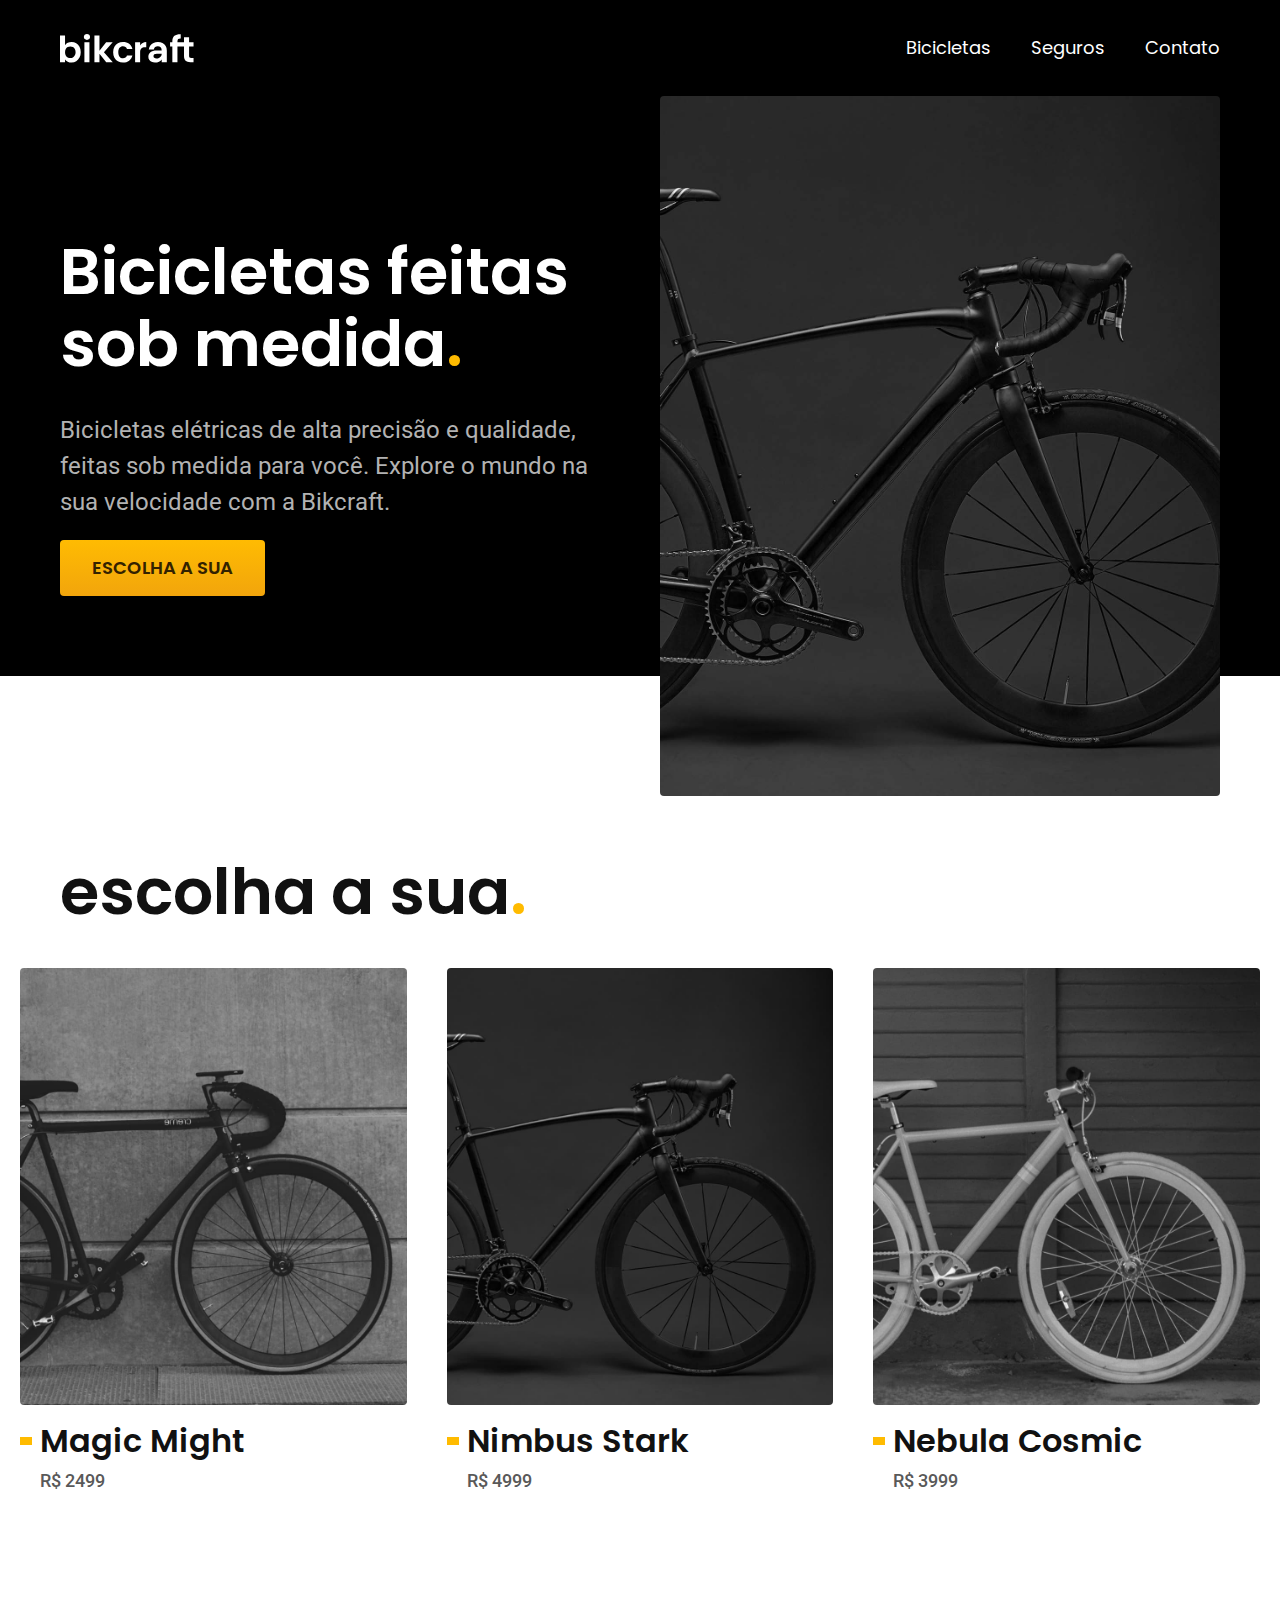
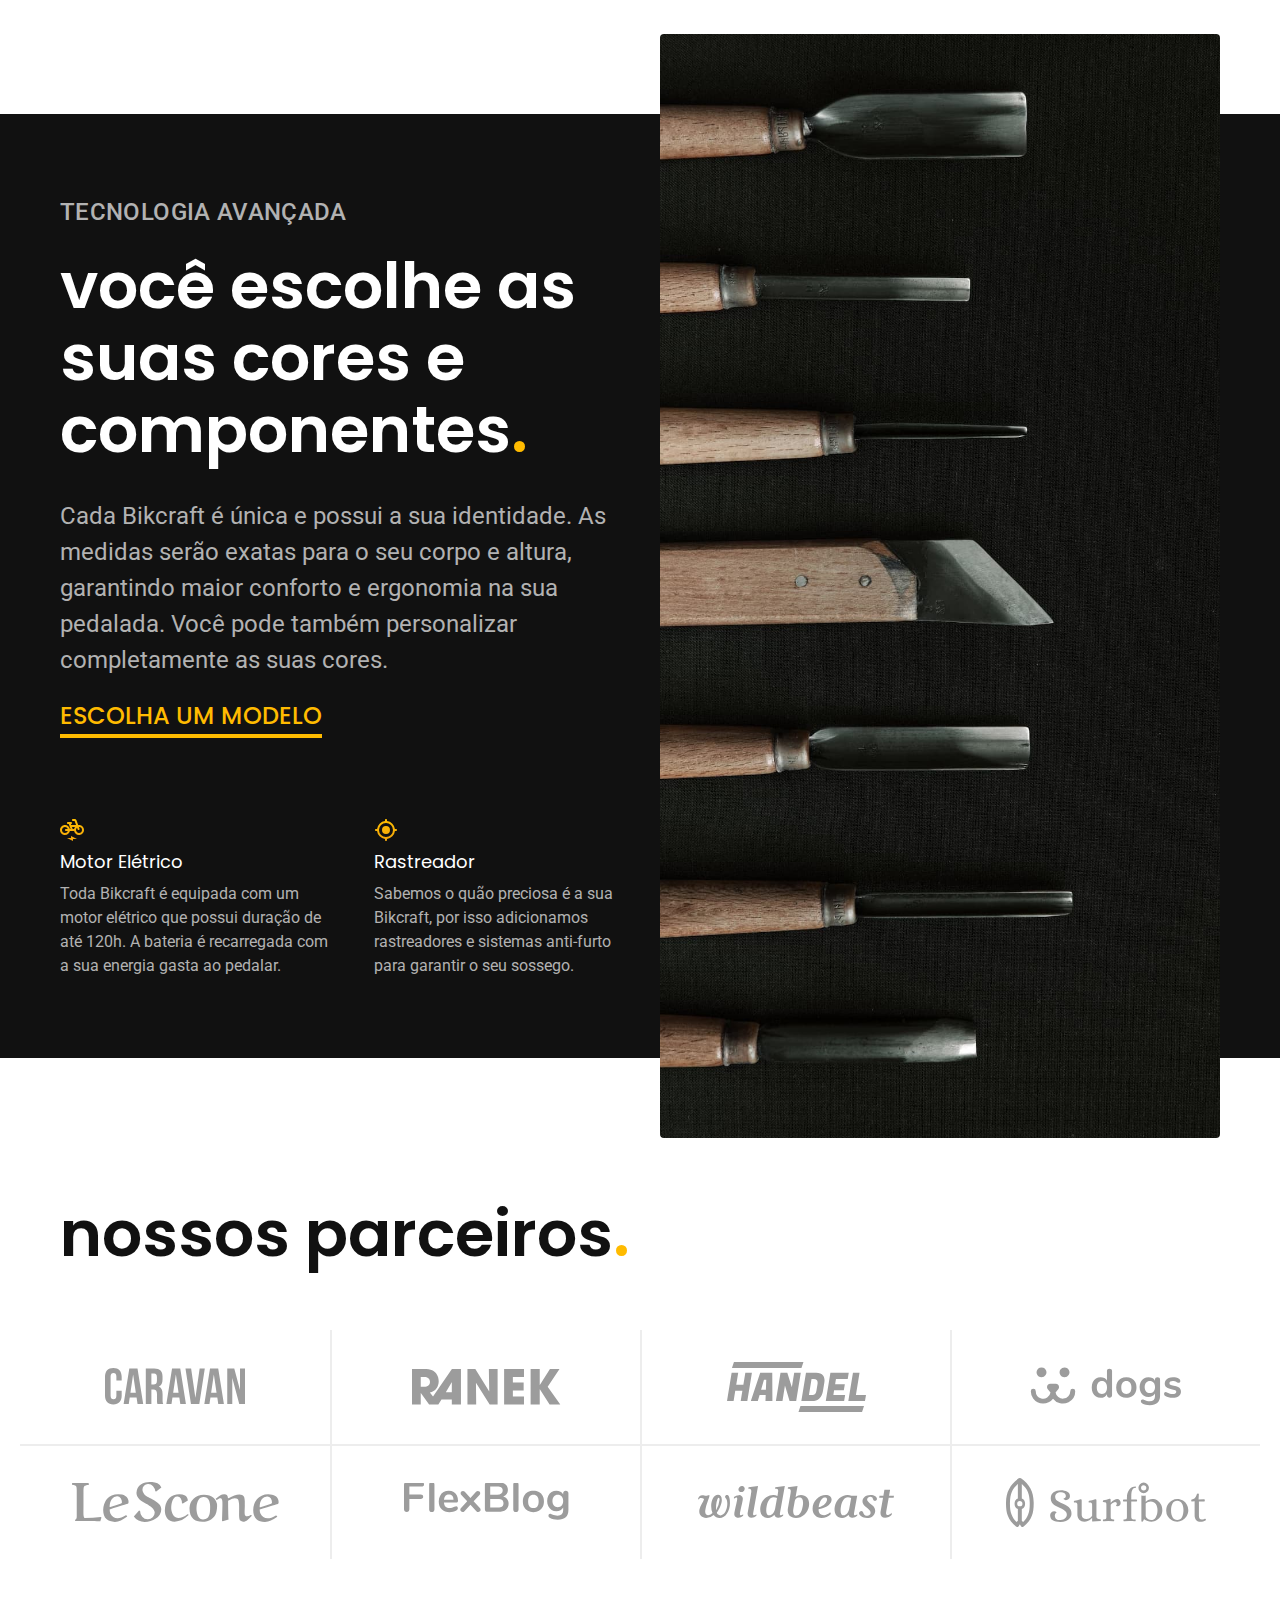
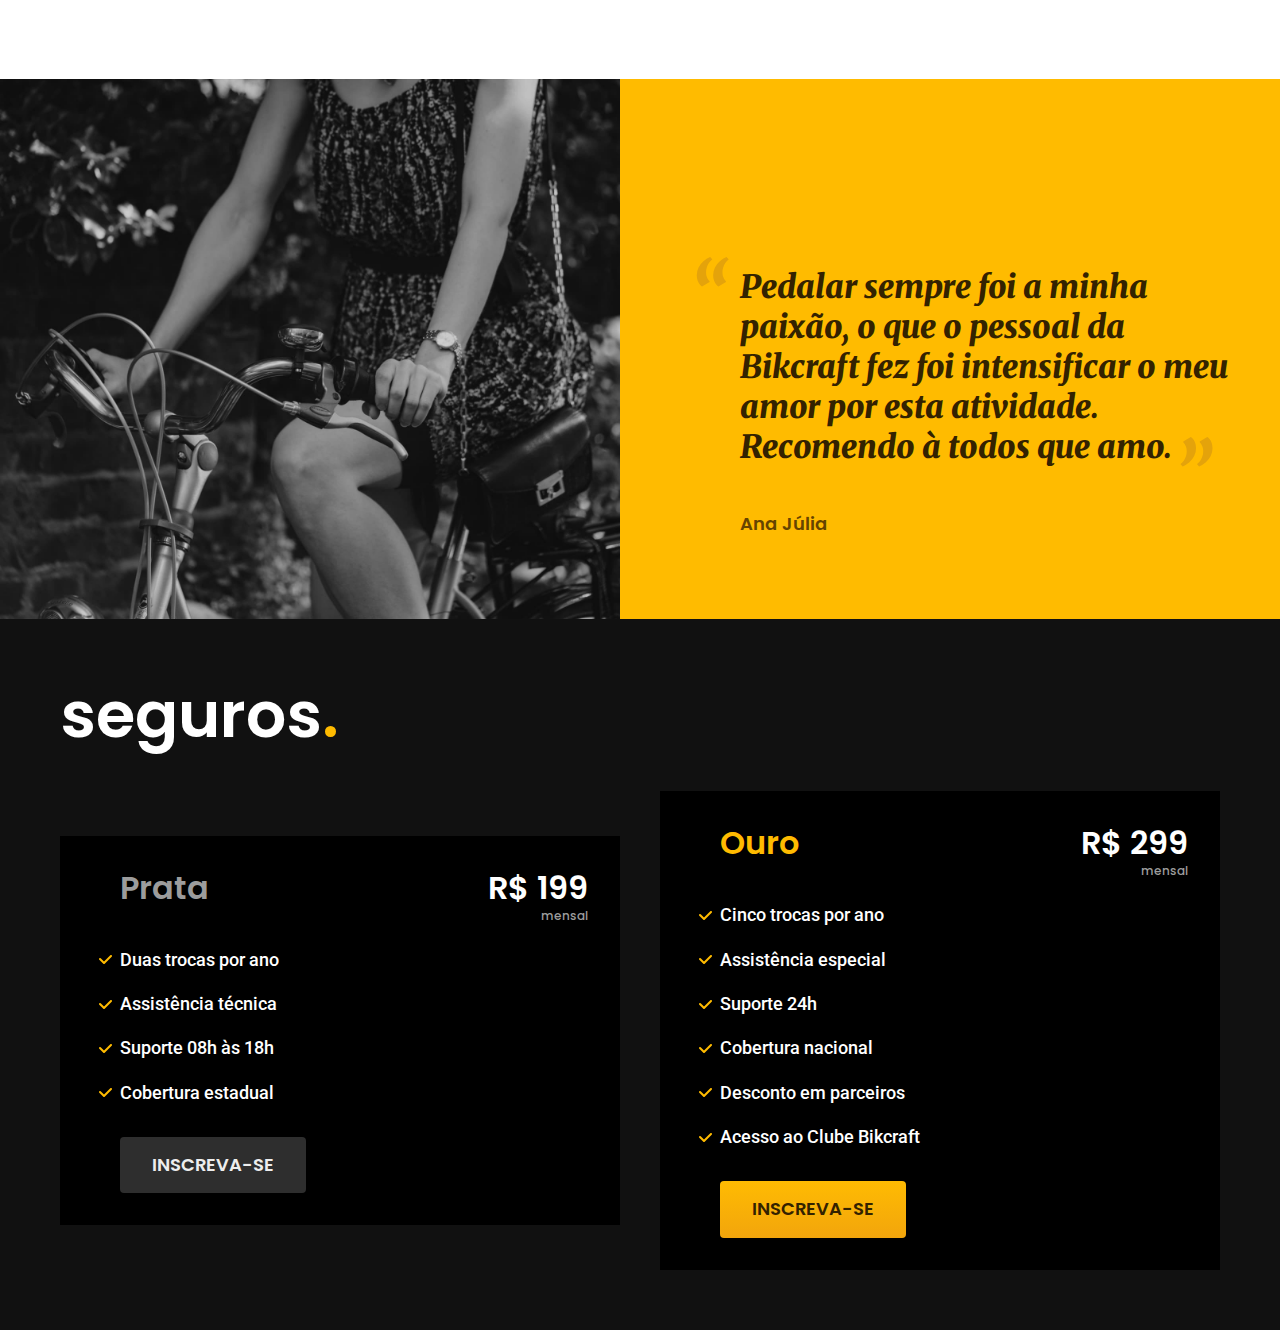
==== index.html @ 7c822534 "add seguros" ====
<!DOCTYPE html>
<html lang="pt-br">
  <head>
    <meta charset="UTF-8" />
    <meta name="viewport" content="width=device-width, initial-scale=1.0" />
    <link rel="shortcut icon" href="favicon.svg" type="image/x-icon" />
    <meta
      name="description"
      content="Bicicletas elétricas de alta precisão e qualidade, feitas sob medida para você. Explore o mundo na sua velocidade com a Bikcraft."
    />
    <link rel="stylesheet" href="css/style.css" />

    <link rel="preconnect" href="https://fonts.googleapis.com" />
    <link rel="preconnect" href="https://fonts.gstatic.com" crossorigin />
    <link
      href="https://fonts.googleapis.com/css2?family=Poppins:wght@400;600&family=Roboto:wght@400;500&family=Merriweather:ital,wght@1,900&display=swap&display=swap"
      rel="stylesheet"
    />
    <title>Bikcraft - Bicicletas Elétricas</title>
  </head>
  <body>
    <header class="header-bg">
      <div class="header container">
        <a href="./index.html"
          ><img src="/img/bikcraft.svg" alt="Bikcraft"
        /></a>

        <nav aria-label="primária">
          <ul class="header-menu font-1-m color-0">
            <li><a href="./bicicletas.html">Bicicletas</a></li>
            <li><a href="./seguros.html">Seguros</a></li>
            <li><a href="./contato.html">Contato</a></li>
          </ul>
        </nav>
      </div>
    </header>

    <main class="introducao-bg">
      <div class="introducao container">
        <div class="introducao-conteudo">
          <h1 class="font-1-xxl">
            Bicicletas feitas sob medida<span class="color-p1">.</span>
          </h1>
          <p class="font-2-l color-5">
            Bicicletas elétricas de alta precisão e qualidade, feitas sob medida
            para você. Explore o mundo na sua velocidade com a Bikcraft.
          </p>
          <a href="./bicicletas.html" class="botao">Escolha a sua</a>
        </div>
        <div class="introducao-imagem">
          <img src="img/fotos/introducao.jpg" alt="Bicicletas Elétrica preta" />
        </div>
      </div>
    </main>

    <article class="bicicletas-lista">
      <h2 class="font-1-xxl container">
        escolha a sua<span class="color-p1">.</span>
      </h2>

      <ul>
        <li>
          <a href="./bicicletas/magic.html">
            <img src="img/bicicletas/magic-home.jpg" alt="Bicicleta Preta" />
            <h3 class="font-1-xl">Magic Might</h3>
            <span class="font-2-m color-8">R$ 2499</span>
          </a>
        </li>

        <li>
          <a href="./bicicletas/nimbus.html">
            <img src="img/bicicletas/nimbus-home.jpg" alt="Bicicleta Preta" />
            <h3 class="font-1-xl">Nimbus Stark</h3>
            <span class="font-2-m color-8">R$ 4999</span>
          </a>
        </li>

        <li>
          <a href="./bicicletas/nebula.html">
            <img src="img/bicicletas/nebula-home.jpg" alt="Bicicleta Preta" />
            <h3 class="font-1-xl">Nebula Cosmic</h3>
            <span class="font-2-m color-8">R$ 3999</span>
          </a>
        </li>
      </ul>
    </article>

    <article class="tecnologia-bg">
      <div class="tecnologia container">
        <div class="tecnologia-conteudo">
          <span class="font-2-l-b color-5">tecnologia avançada</span>
          <h2 class="font-1-xxl color-0">
            você escolhe as suas cores e componentes<span class="color-p1"
              >.</span
            >
          </h2>
          <p class="font-2-l color-5">
            Cada Bikcraft é única e possui a sua identidade. As medidas serão
            exatas para o seu corpo e altura, garantindo maior conforto e
            ergonomia na sua pedalada. Você pode também personalizar
            completamente as suas cores.
          </p>
          <a class="link" href="./bicicletas.html">escolha um modelo</a>

          <div class="tecnologia-vantagens">
            <div>
              <img src="img/icones/eletrica.svg" alt="" />
              <h3 class="font-1-m color-0">Motor Elétrico</h3>
              <p class="font-2-s color-5">
                Toda Bikcraft é equipada com um motor elétrico que possui
                duração de até 120h. A bateria é recarregada com a sua energia
                gasta ao pedalar.
              </p>
            </div>

            <div>
              <img src="img/icones/rastreador.svg" alt="" />
              <h3 class="font-1-m color-0">Rastreador</h3>
              <p class="font-2-s color-5">
                Sabemos o quão preciosa é a sua Bikcraft, por isso adicionamos
                rastreadores e sistemas anti-furto para garantir o seu sossego.
              </p>
            </div>
          </div>
        </div>
        <div class="tecnologia-imagem">
          <img src="img/fotos/tecnologia.jpg" alt="" />
        </div>
      </div>
    </article>

    <section aria-label="Nossos Parceiros" class="parceiros">
      <h2 class="font-1-xxl container">
        nossos parceiros<span class="color-p1">.</span>
      </h2>
      <ul>
        <li><img src="img/parceiros/caravan.svg" alt="Caravan" /></li>
        <li><img src="img/parceiros/ranek.svg" alt="Ranek" /></li>
        <li><img src="img/parceiros/handel.svg" alt="handel" /></li>
        <li><img src="img/parceiros/dogs.svg" alt="dogs" /></li>
        <li><img src="img/parceiros/lescone.svg" alt="lescone" /></li>
        <li><img src="img/parceiros/flexblog.svg" alt="flexblog" /></li>
        <li><img src="img/parceiros/wildbeast.svg" alt="wildbeast" /></li>
        <li><img src="img/parceiros/surfbot.svg" alt="surfbot" /></li>
      </ul>
    </section>

    <section class="depoimento" aria-label="depoimento">
      <div class="">
        <img
          src="img/fotos/depoimento.jpg"
          alt="Pessoa pedalando bicicleta bikcraft"
        />
      </div>

      <div class="depoimento-conteudo">
        <blockquote class="font-1-xl color-p5">
          <p>
            Pedalar sempre foi a minha paixão, o que o pessoal da Bikcraft fez
            foi intensificar o meu amor por esta atividade. Recomendo à todos
            que amo.
          </p>
          <span class="font-1-m-b color-p4">Ana Júlia</span>
        </blockquote>
      </div>
    </section>

    <article class="seguros-bg">
      <div class="seguros container">
        <h2 class="font-1-xxl color-0">
          seguros<span class="color-p1">.</span>
        </h2>
        <div class="seguros-item">
          <h3 class="font-1-xl color-6">Prata</h3>
          <span class="font-1-xl color-0">
            R$ 199 <span class="font-1-xs color-6">mensal</span></span
          >
          <ul class="font-2-m color-0">
            <li>Duas trocas por ano</li>
            <li>Assistência técnica</li>
            <li>Suporte 08h às 18h</li>
            <li>Cobertura estadual</li>
          </ul>

          <a class="botao secundario" href="./orcamento.html">Inscreva-se</a>
        </div>

        <div class="seguros-item">
          <h3 class="font-1-xl color-p1">Ouro</h3>
          <span class="font-1-xl color-0">
            R$ 299 <span class="font-1-xs color-6">mensal</span></span
          >
          <ul class="font-2-m color-0">
            <li>Cinco trocas por ano</li>
            <li>Assistência especial</li>
            <li>Suporte 24h</li>
            <li>Cobertura nacional</li>
            <li>Desconto em parceiros</li>
            <li>Acesso ao Clube Bikcraft</li>
          </ul>

          <a class="botao" href="./orcamento.html">Inscreva-se</a>
        </div>
      </div>
    </article>
  </body>
</html>
---- css/style.css ----
@import url("/css/global/global.css");
@import url("/css/utilidades/tipografia.css");
@import url("/css/utilidades/cores.css");
@import url("/css/global/header.css");

/* Utilidades */
@import url("/css/utilidades/componentes.css");

/* Home */
@import url("/css/home/introducao.css");
@import url("/css/home/tecnologia.css");
@import url("/css/home/parceiros.css");
@import url("/css/home/depoimento.css");

/* Bicicletas */
@import url("/css/bicicletas/bicicletas-lista.css");

/* Seguros */
@import url("./seguros/seguros.css");
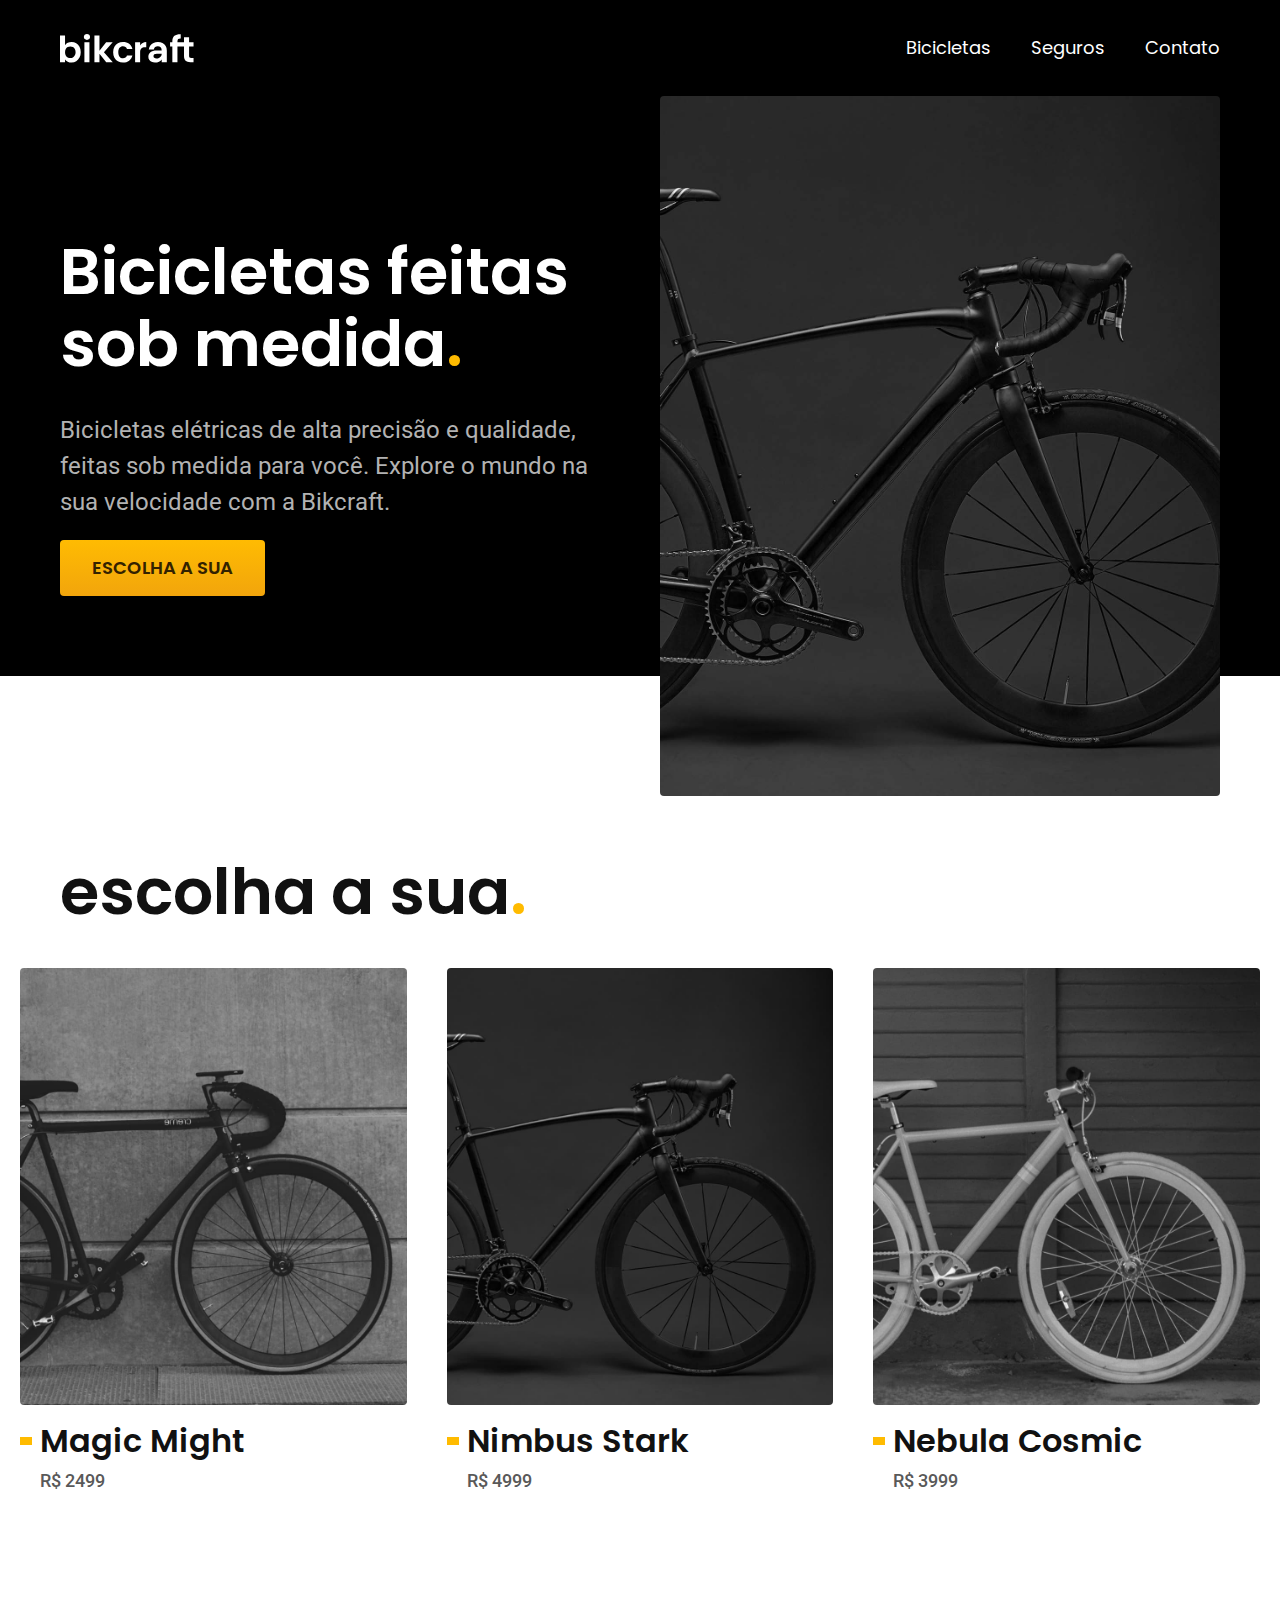
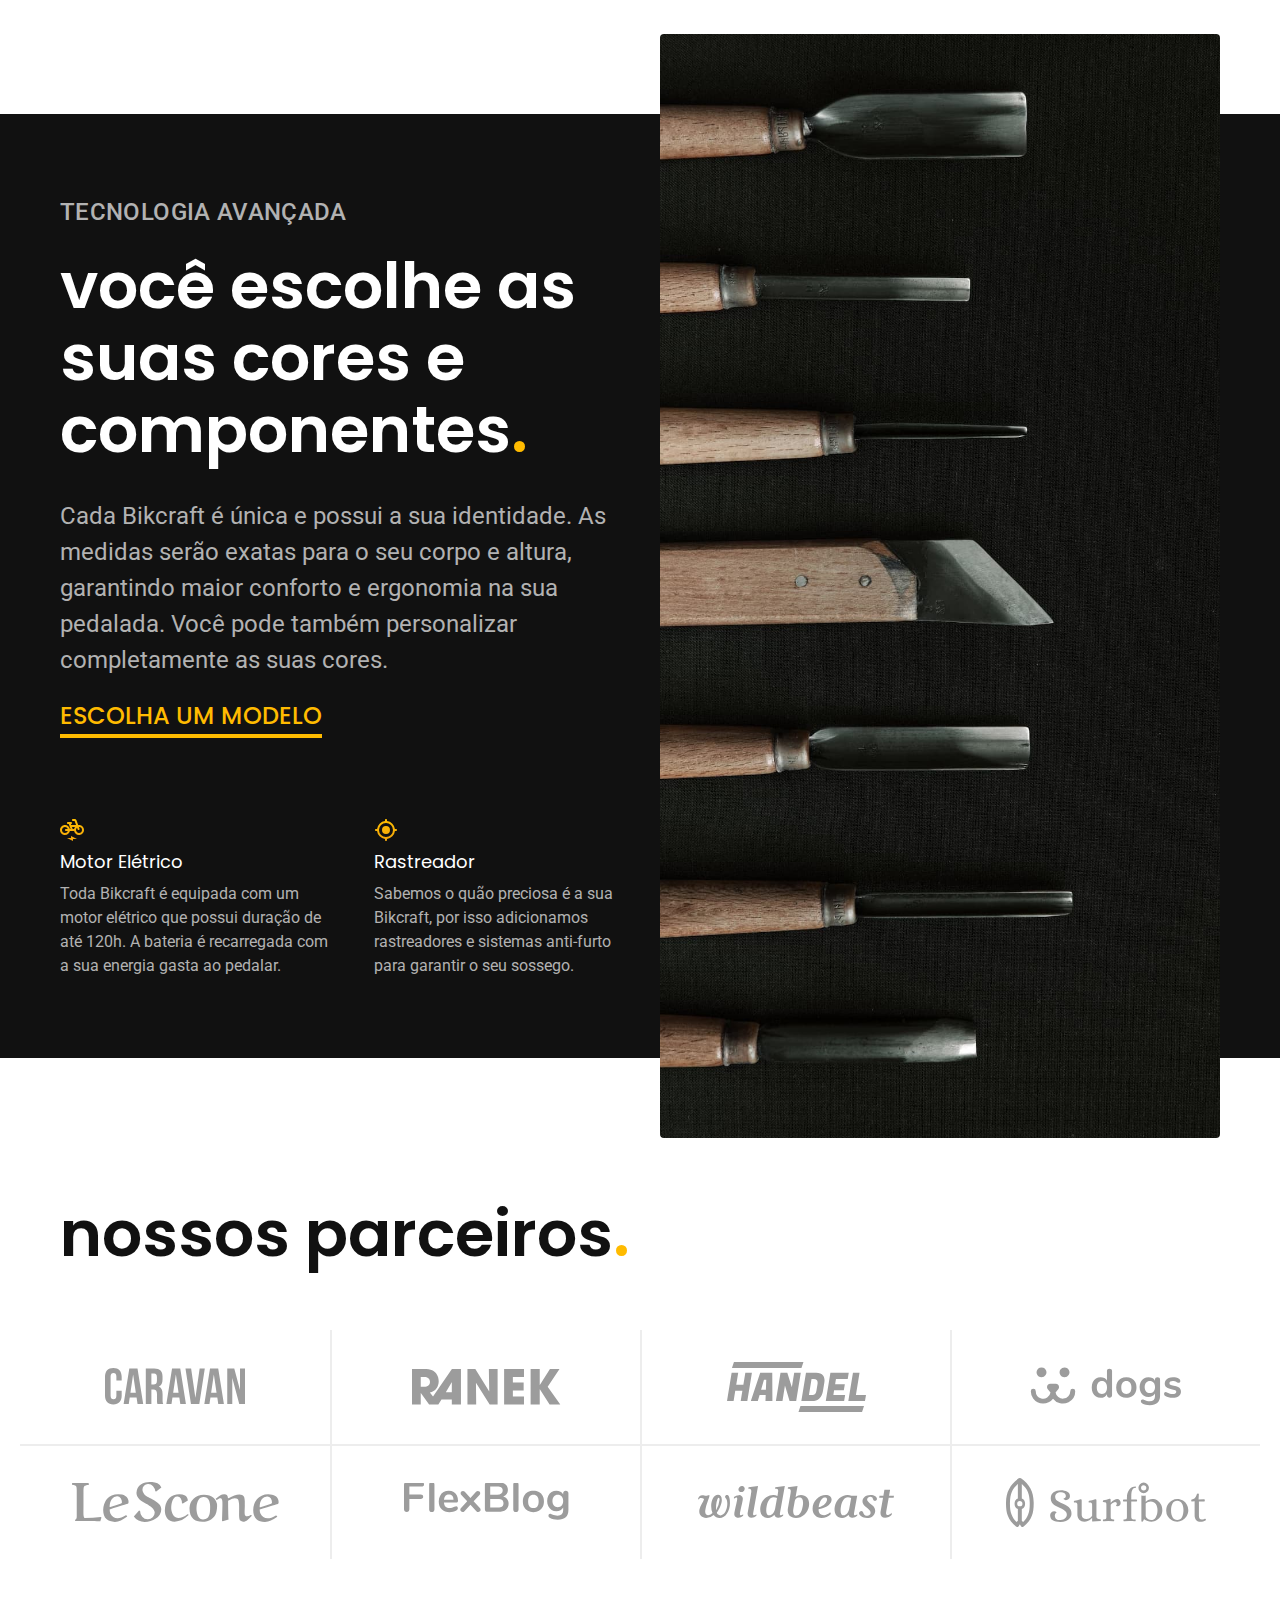
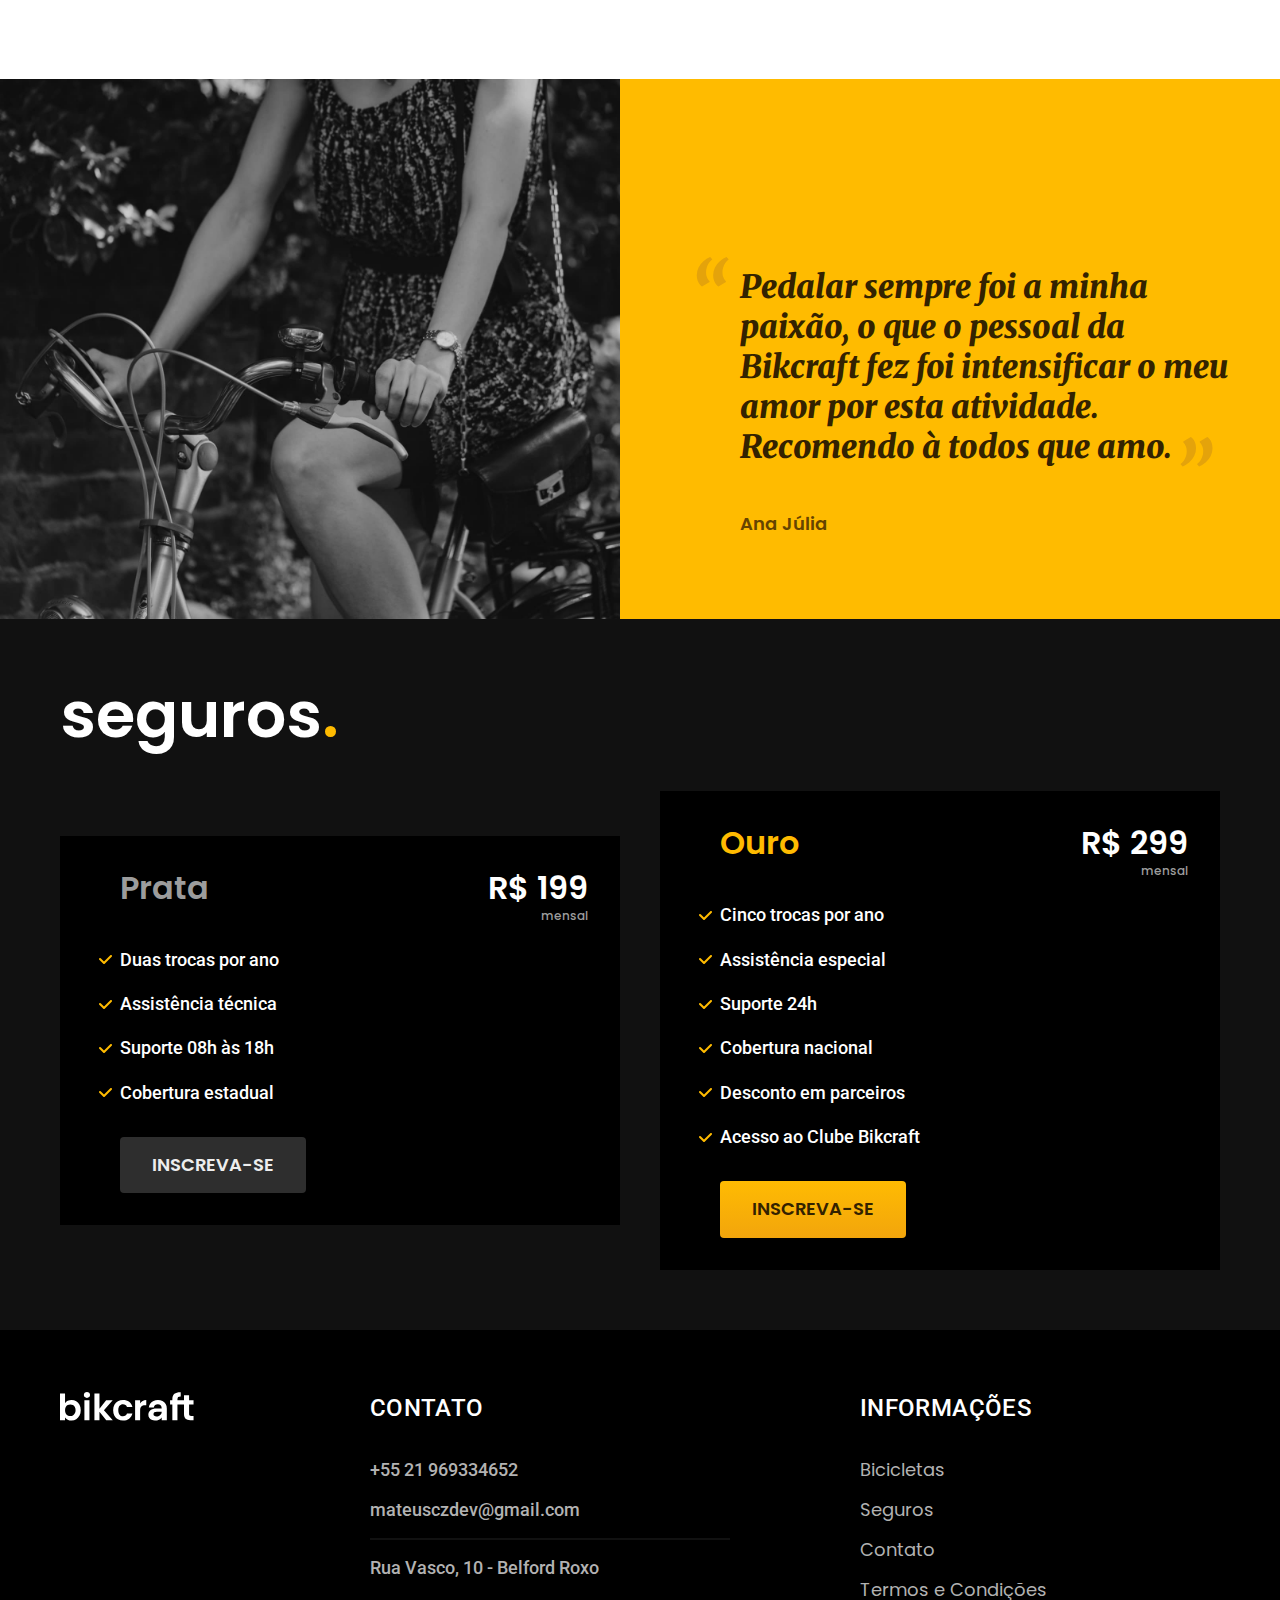
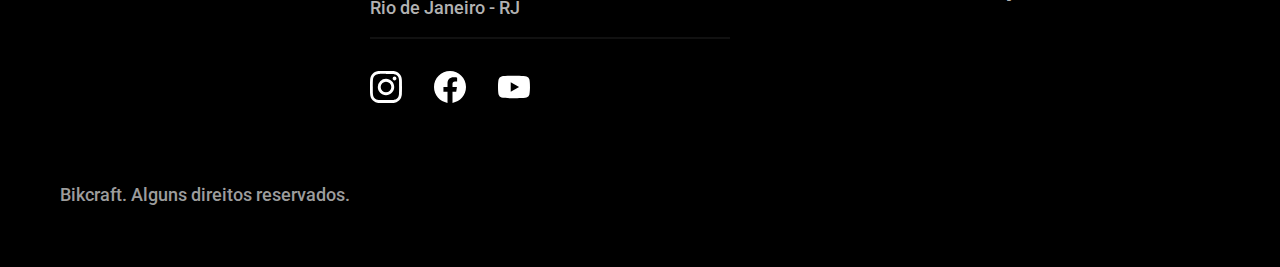
==== commit 6b09480b: "home finished" ====
--- a/index.html
+++ b/index.html
@@ -203,5 +203,45 @@
         </div>
       </div>
     </article>
+
+    <footer class="footer-bg">
+      <div class="footer container">
+        <img src="img/bikcraft.svg" alt="Bikcraft" />
+
+        <div class="footer-contato">
+          <h3 class="font-2-l-b color-0">Contato</h3>
+          <ul class="color-5 font-2-m">
+            <li><a href="tel:+5521969334652">+55 21 969334652</a></li>
+            <li>
+              <a href="mailto:contato@gmail.com">mateusczdev@gmail.com</a>
+            </li>
+            <li>Rua Vasco, 10 - Belford Roxo</li>
+            <li>Rio de Janeiro - RJ</li>
+          </ul>
+          <div class="footer-redes">
+            <a href="./"
+              ><img src="img/redes/instagram.svg" alt="Instagram"
+            /></a>
+            <a href="./"><img src="img/redes/facebook.svg" alt="Facebook" /></a>
+            <a href="./"><img src="img/redes/youtube.svg" alt="YouTube" /></a>
+          </div>
+        </div>
+
+        <div class="footer-informacaoes">
+          <h3 class="font-2-l-b color-0">Informações</h3>
+          <nav>
+            <ul class="font-1-m color-5">
+              <li><a href="./bicicletas.html">Bicicletas</a></li>
+              <li><a href="./seguros.html">Seguros</a></li>
+              <li><a href="./contato.html">Contato</a></li>
+              <li><a href="./termos.html">Termos e Condições</a></li>
+            </ul>
+          </nav>
+        </div>
+        <p class="font-2-m color-6 footer-copy">
+          Bikcraft. Alguns direitos reservados.
+        </p>
+      </div>
+    </footer>
   </body>
 </html>
--- a/css/style.css
+++ b/css/style.css
@@ -2,6 +2,7 @@
 @import url("/css/utilidades/tipografia.css");
 @import url("/css/utilidades/cores.css");
 @import url("/css/global/header.css");
+@import url("/css/global/footer.css");
 
 /* Utilidades */
 @import url("/css/utilidades/componentes.css");
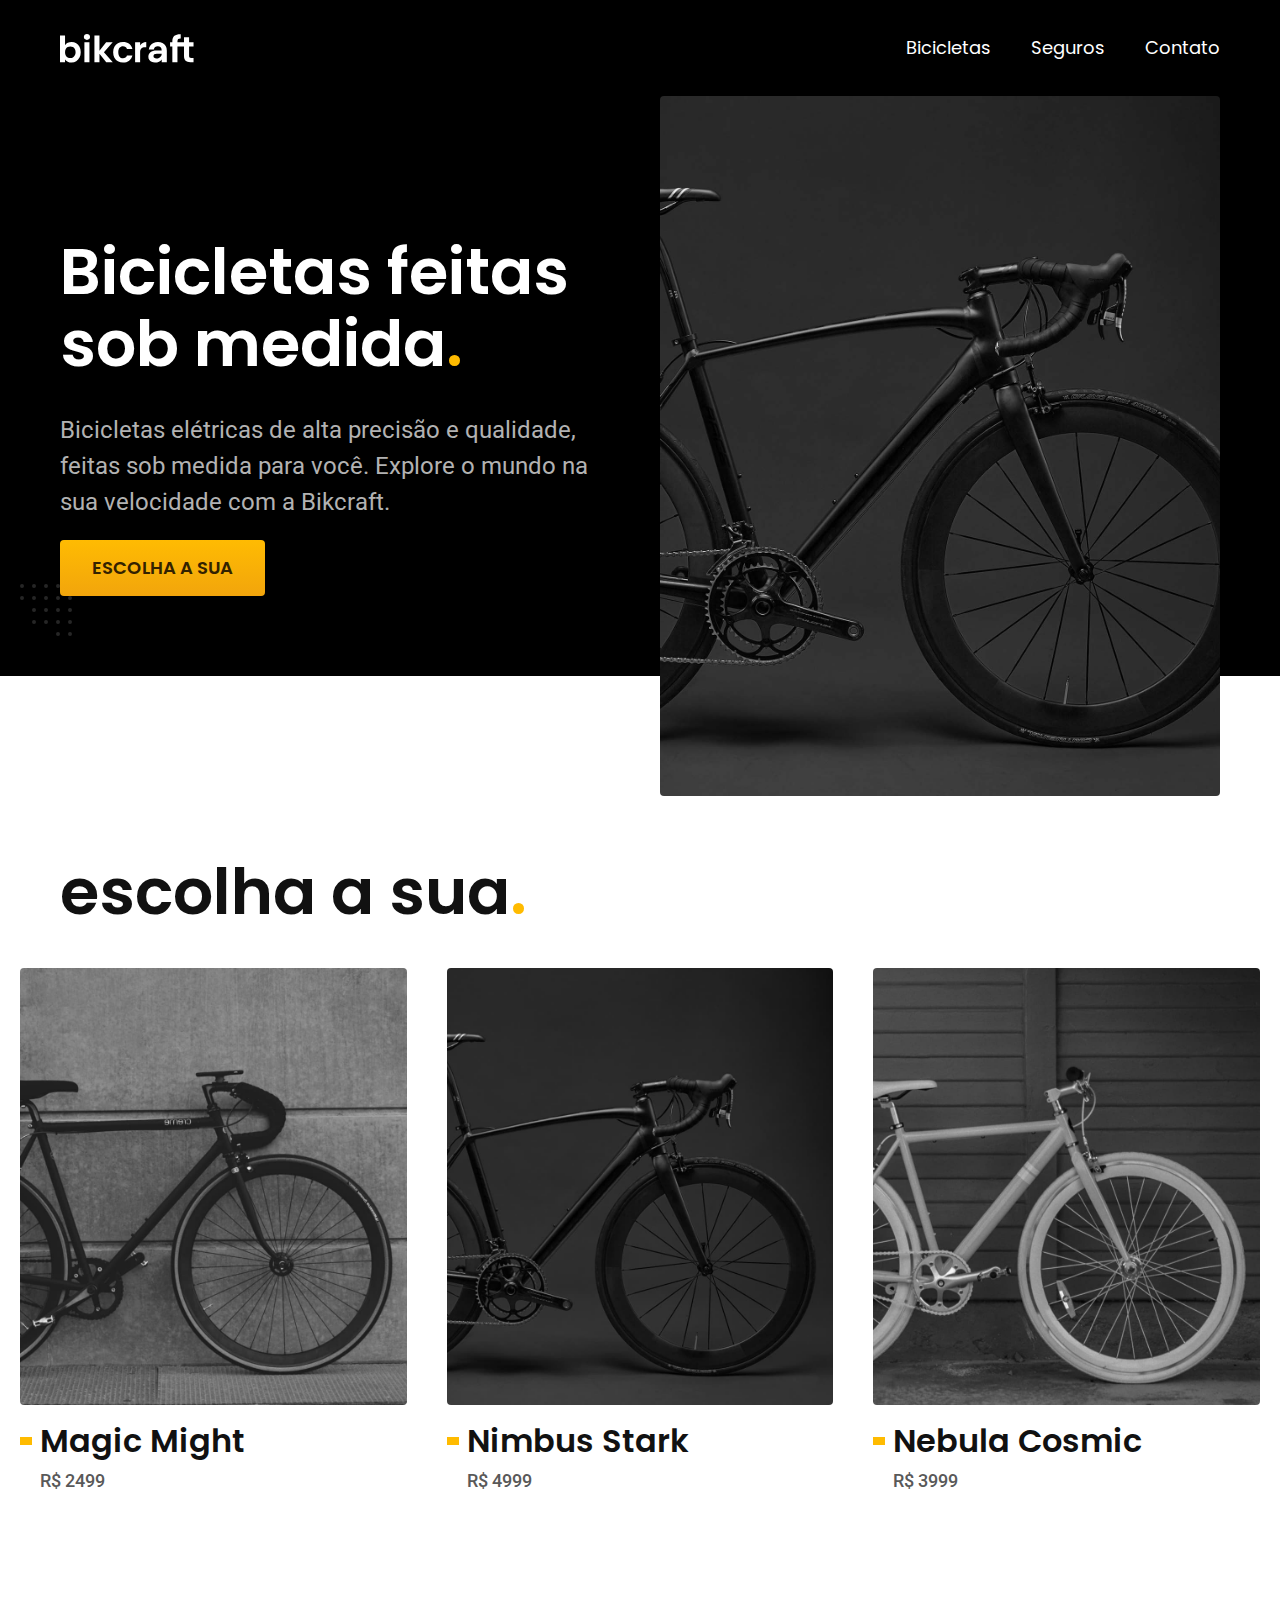
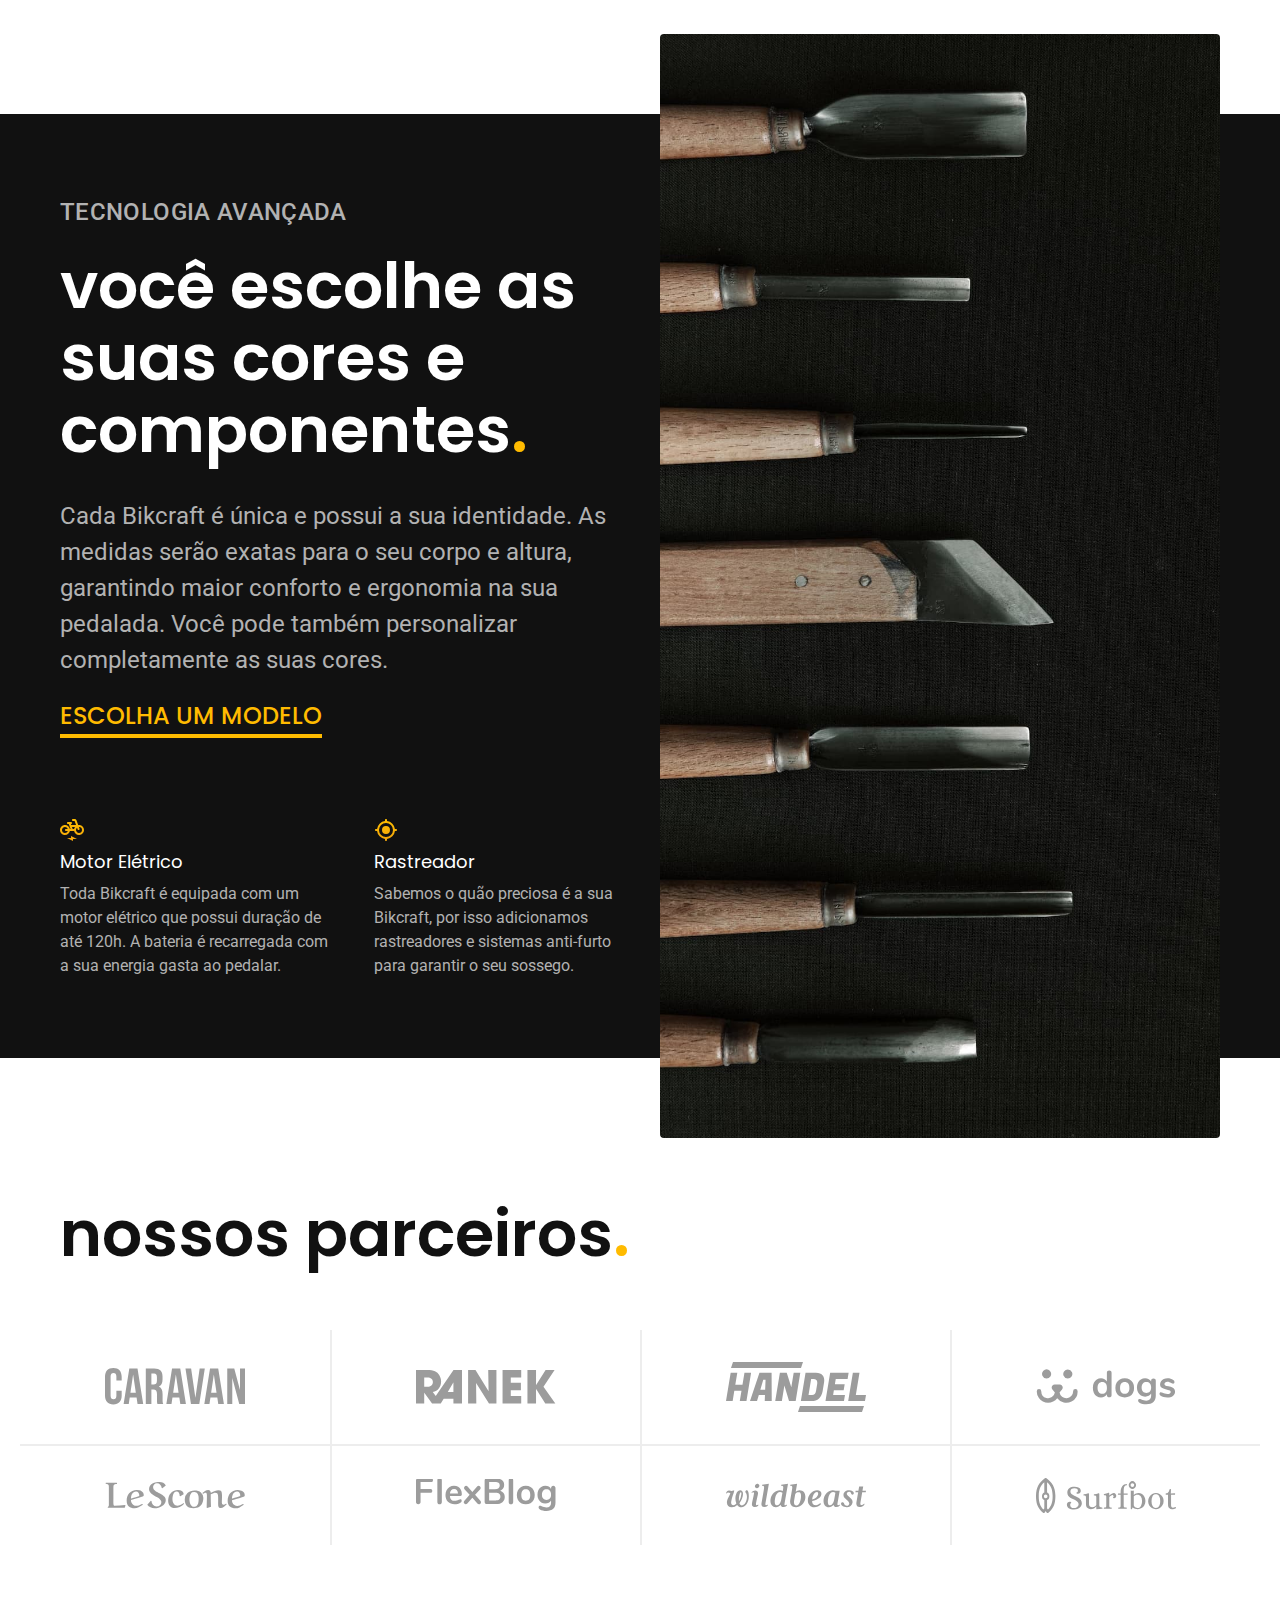
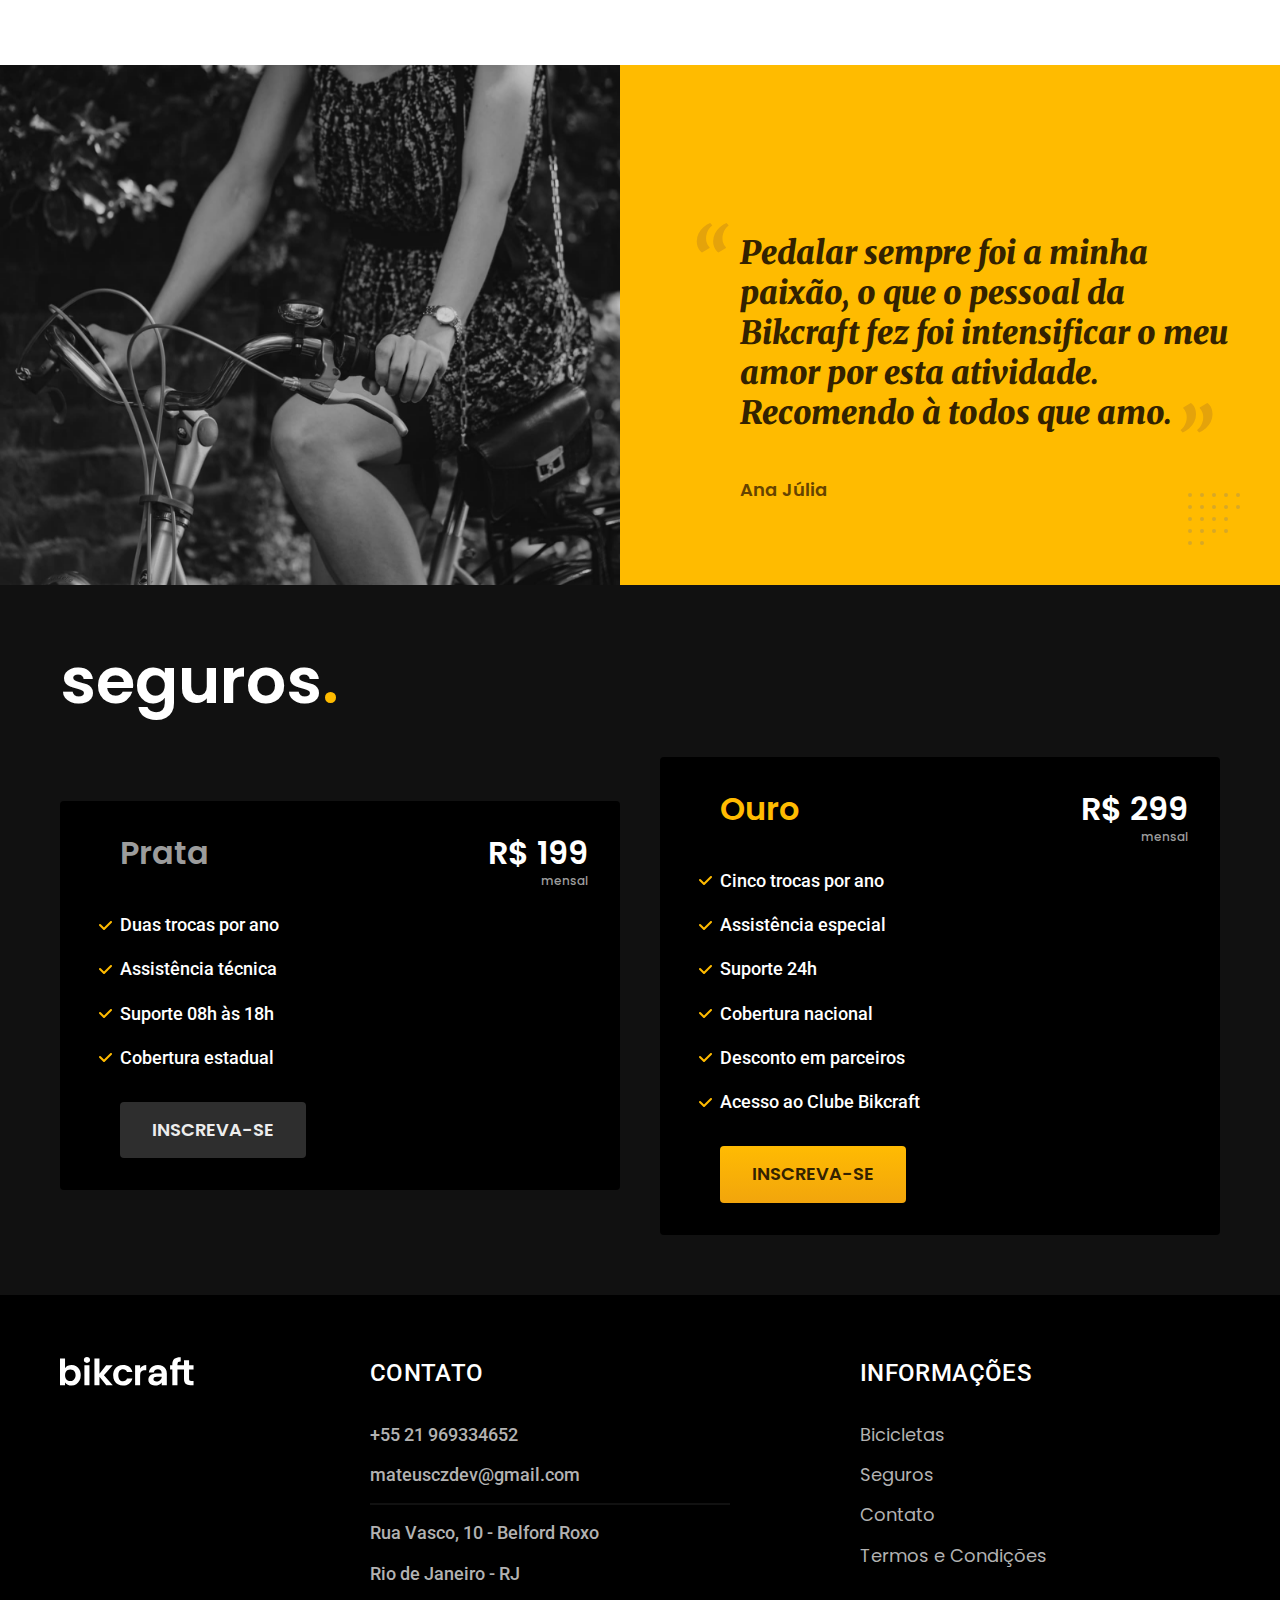
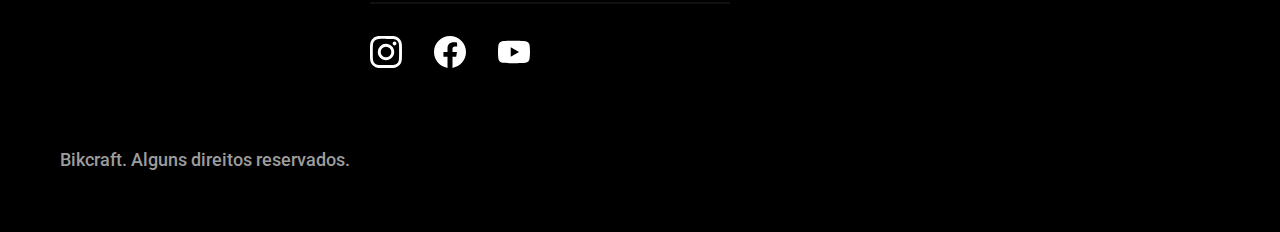
==== commit 853a1d14: "v1.0" ====
--- a/index.html
+++ b/index.html
@@ -8,8 +8,8 @@
       name="description"
       content="Bicicletas elétricas de alta precisão e qualidade, feitas sob medida para você. Explore o mundo na sua velocidade com a Bikcraft."
     />
+    <link rel="preload" href="css/style.css" as="style" />
     <link rel="stylesheet" href="css/style.css" />
-
     <link rel="preconnect" href="https://fonts.googleapis.com" />
     <link rel="preconnect" href="https://fonts.gstatic.com" crossorigin />
     <link
@@ -22,7 +22,7 @@
     <header class="header-bg">
       <div class="header container">
         <a href="./index.html"
-          ><img src="/img/bikcraft.svg" alt="Bikcraft"
+          ><img src="/img/bikcraft.svg" width="136" height="32" alt="Bikcraft"
         /></a>
 
         <nav aria-label="primária">
@@ -47,9 +47,15 @@
           </p>
           <a href="./bicicletas.html" class="botao">Escolha a sua</a>
         </div>
-        <div class="introducao-imagem">
-          <img src="img/fotos/introducao.jpg" alt="Bicicletas Elétrica preta" />
-        </div>
+        <picture class="introducao-imagem">
+          <source media="(width <= 800px)" srcset="img/bicicletas/nimbus.jpg" />
+          <img
+            src="img/fotos/introducao.jpg"
+            width="1280"
+            height="1600"
+            alt="Bicicletas Elétrica preta"
+          />
+        </picture>
       </div>
     </main>
 
@@ -104,7 +110,12 @@
 
           <div class="tecnologia-vantagens">
             <div>
-              <img src="img/icones/eletrica.svg" alt="" />
+              <img
+                src="img/icones/eletrica.svg"
+                width="24"
+                height="24"
+                alt=""
+              />
               <h3 class="font-1-m color-0">Motor Elétrico</h3>
               <p class="font-2-s color-5">
                 Toda Bikcraft é equipada com um motor elétrico que possui
@@ -114,7 +125,12 @@
             </div>
 
             <div>
-              <img src="img/icones/rastreador.svg" alt="" />
+              <img
+                src="img/icones/rastreador.svg"
+                width="24"
+                height="24"
+                alt=""
+              />
               <h3 class="font-1-m color-0">Rastreador</h3>
               <p class="font-2-s color-5">
                 Sabemos o quão preciosa é a sua Bikcraft, por isso adicionamos
@@ -124,7 +140,12 @@
           </div>
         </div>
         <div class="tecnologia-imagem">
-          <img src="img/fotos/tecnologia.jpg" alt="" />
+          <img
+            src="img/fotos/tecnologia.jpg"
+            width="1200"
+            height="1920"
+            alt=""
+          />
         </div>
       </div>
     </article>
@@ -134,14 +155,70 @@
         nossos parceiros<span class="color-p1">.</span>
       </h2>
       <ul>
-        <li><img src="img/parceiros/caravan.svg" alt="Caravan" /></li>
-        <li><img src="img/parceiros/ranek.svg" alt="Ranek" /></li>
-        <li><img src="img/parceiros/handel.svg" alt="handel" /></li>
-        <li><img src="img/parceiros/dogs.svg" alt="dogs" /></li>
-        <li><img src="img/parceiros/lescone.svg" alt="lescone" /></li>
-        <li><img src="img/parceiros/flexblog.svg" alt="flexblog" /></li>
-        <li><img src="img/parceiros/wildbeast.svg" alt="wildbeast" /></li>
-        <li><img src="img/parceiros/surfbot.svg" alt="surfbot" /></li>
+        <li>
+          <img
+            src="img/parceiros/caravan.svg"
+            width="140"
+            height="38"
+            alt="Caravan"
+          />
+        </li>
+        <li>
+          <img
+            src="img/parceiros/ranek.svg"
+            width="140"
+            height="38"
+            alt="Ranek"
+          />
+        </li>
+        <li>
+          <img
+            src="img/parceiros/handel.svg"
+            width="140"
+            height="38"
+            alt="handel"
+          />
+        </li>
+        <li>
+          <img
+            src="img/parceiros/dogs.svg"
+            width="140"
+            height="38"
+            alt="dogs"
+          />
+        </li>
+        <li>
+          <img
+            src="img/parceiros/lescone.svg"
+            width="140"
+            height="38"
+            alt="lescone"
+          />
+        </li>
+        <li>
+          <img
+            src="img/parceiros/flexblog.svg"
+            width="140"
+            height="38"
+            alt="flexblog"
+          />
+        </li>
+        <li>
+          <img
+            src="img/parceiros/wildbeast.svg"
+            width="140"
+            height="38"
+            alt="wildbeast"
+          />
+        </li>
+        <li>
+          <img
+            src="img/parceiros/surfbot.svg"
+            width="140"
+            height="38"
+            alt="surfbot"
+          />
+        </li>
       </ul>
     </section>
 
--- a/css/style.css
+++ b/css/style.css
@@ -6,6 +6,7 @@
 
 /* Utilidades */
 @import url("/css/utilidades/componentes.css");
+@import url("/css/utilidades/formulario.css");
 
 /* Home */
 @import url("/css/home/introducao.css");
@@ -15,6 +16,23 @@
 
 /* Bicicletas */
 @import url("/css/bicicletas/bicicletas-lista.css");
+@import url("/css/bicicletas/bicicletas.css");
+
+/* Bicicleta */
+@import url("/css/bicicleta/bicicleta.css");
+@import url("/css/bicicleta/seguro.css");
 
 /* Seguros */
 @import url("./seguros/seguros.css");
+@import url("./seguros/vantagens.css");
+@import url("./seguros/perguntas.css");
+
+/* Contato */
+@import url("./contato/contato.css");
+@import url("./contato/lojas.css");
+
+/* Orçamento */
+@import url("./orcamento/orcamento.css");
+
+/* Termos */
+@import url("./termos/termos.css");
--- a/css/style.css
+++ b/css/style.css
@@ -6,6 +6,7 @@
 
 /* Utilidades */
 @import url("/css/utilidades/componentes.css");
+@import url("/css/utilidades/formulario.css");
 
 /* Home */
 @import url("/css/home/introducao.css");
@@ -15,6 +16,23 @@
 
 /* Bicicletas */
 @import url("/css/bicicletas/bicicletas-lista.css");
+@import url("/css/bicicletas/bicicletas.css");
+
+/* Bicicleta */
+@import url("/css/bicicleta/bicicleta.css");
+@import url("/css/bicicleta/seguro.css");
 
 /* Seguros */
 @import url("./seguros/seguros.css");
+@import url("./seguros/vantagens.css");
+@import url("./seguros/perguntas.css");
+
+/* Contato */
+@import url("./contato/contato.css");
+@import url("./contato/lojas.css");
+
+/* Orçamento */
+@import url("./orcamento/orcamento.css");
+
+/* Termos */
+@import url("./termos/termos.css");
